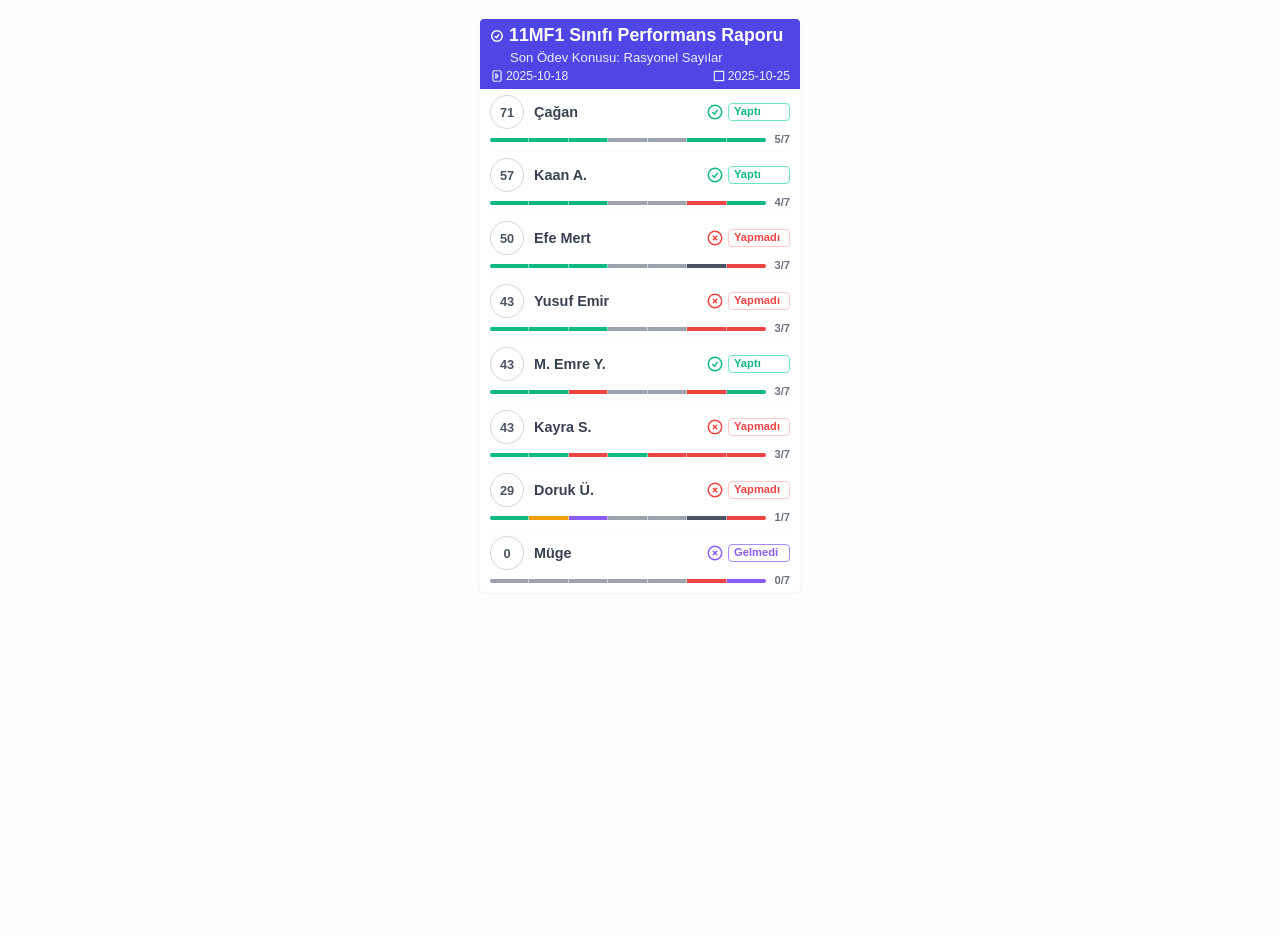
==== ödev-sonuc.html @ 65d117c4 "ödev kontrol sonuçları dosyası eklendi bu dosya daha sonra index html dosyasına uygun hale getirilec" ====
<!DOCTYPE html>
<html lang="tr">
<head>
    <meta charset="UTF-8">
    <meta name="viewport" content="width=device-width, initial-scale=1.0">
    <title>Öğrenci Performans Kartı (Sabit Boyut Etiketler - Düzeltildi)</title>
    
    <style>
        /* GENEL VE KAPSAYICI STİLLER */
        body {
            display: flex;
            justify-content: center;
            align-items: flex-start;
            min-height: 100vh;
            background-color: #fcfcfc;
            padding: 10px; 
        }

        .results-card-container {
            width: 320px; 
            font-family: 'Inter', 'Segoe UI', Arial, sans-serif;
            background-color: white;
            box-shadow: 0 1px 2px 0 rgba(0, 0, 0, 0.05); 
            border-radius: 4px; 
            overflow: hidden;
            border: 1px solid #f9fafb; 
        }

        /* BAŞLIK VE TARİH ALANI */
        .results-plan-header {
            display: flex;
            flex-direction: column; 
            color: white;
            padding: 6px 10px; 
            margin: 0;
            gap: 2px; 
            font-weight: 600;
            border-radius: 4px 4px 0 0;
            background-color: #4f46e5; 
        }
        
        .header-title-row {
            display: flex;
            align-items: center;
            font-size: 0.95em; 
            gap: 5px; 
            margin-bottom: 2px; 
        }
        
        .header-topic-row {
            font-size: 0.7em; 
            font-weight: 500;
            opacity: 0.9;
            padding-left: 20px; 
        }
        
        .header-date-row {
            display: flex;
            justify-content: space-between;
            font-size: 0.65em; 
            font-weight: 400;
            opacity: 0.9;
            margin-top: 2px; 
        }

        .header-date-item {
            display: flex;
            align-items: center;
            gap: 2px; 
        }

        .results-plan-header svg {
            width: 14px; 
            height: 14px; 
            stroke: white; 
            fill: none;
            flex-shrink: 0;
        }

        /* LİSTE İÇERİĞİ */
        .results-body {
            padding: 0 10px; 
        }

        .student-performance-list {
            list-style: none;
            padding: 0;
            margin: 0;
        }

        .student-performance-item {
            padding: 6px 0; 
            border-bottom: 1px solid #f9fafb; 
            display: flex;
            flex-direction: column; 
            gap: 4px; 
        }

        .student-performance-item:last-child {
            border-bottom: none;
        }

        /* ANA BİLGİ ALANI (Puan + İsim + Durum) */
        .main-info {
            display: flex;
            align-items: center;
            gap: 10px; 
        }

        /* Puan Dairesi */
        .score-circle {
            width: 32px; 
            height: 32px; 
            border-radius: 50%;
            border: 1px solid #d1d5db; 
            display: flex;
            align-items: center;
            justify-content: center;
            font-size: 0.8em;
            font-weight: 700;
            color: #4b5563; 
            flex-shrink: 0; 
        }

        /* İsim ve Durum Konteyneri */
        .name-status {
            flex-grow: 1;
            display: flex;
            justify-content: space-between; 
            align-items: center;
        }

        .student-name {
            font-weight: 600;
            color: #374151;
            flex-grow: 1;
            font-size: 0.9em; 
        }

        /* Anlık Durum İkonu ve Metni - SABİT GENİŞLİK */
        .current-status-icon {
            display: flex;
            align-items: center;
            justify-content: flex-start; 
            gap: 2px; 
            padding: 2px 5px; 
            border-radius: 6px; 
            font-size: 0.65em; 
            font-weight: 500;
            flex-shrink: 0;
            width: 50px; /* Sabit Genişlik */
        }

        .current-status-icon svg {
            width: 12px; 
            height: 12px; 
            stroke-width: 2.5;
        }
		/* YENİ: İkon ve Etiket Metnini Bir Arada Tutan Kapsayıcı */
		.status-container {
			display: flex;
			align-items: center;
			gap: 4px; /* İkon ve metin kutusu arasındaki boşluk */
			flex-shrink: 0;
		}

		/* YENİ: İkonun Kendisini Tutan Kısım */
		.status-icon-wrapper {
			display: flex; /* SVG'yi ortalamak için */
			width: 18px; 
			height: 18px; 
			flex-shrink: 0;
		}

		/* YENİ: Sadece Metni Çevreleyen Etiket */
		.current-status-label {
			display: flex;
			align-items: center;
			padding: 2px 5px; 
			border-radius: 4px; 
			font-size: 0.7em; 
			font-weight: 700;
			/* Metin kutusunun görünümü: */
			background-color: transparent; 
			border: 1px solid #e5e7eb; 
			color: #4b5563; /* Varsayılan metin rengi */
			white-space: nowrap;
			 width: 50px
		}

		.current-status-label .current-status-text {
			line-height: 1; /* Metni dikeyde ortalamak için */
		}

		/* DURUM RENKLERİ (Verilen Palet) */
				
		/* Yapmadı (Kırmızı) */
		.status-yapmadi svg { stroke: #ef4444; } /* İkon rengi */
		.status-yapmadi.current-status-label { color: #ef4444; border-color: #fecaca; } /* Etiket metni ve kenarlık rengi */

		/* Eksik (Turuncu) */
		.status-eksik svg { stroke: #f59e0b; }
		.status-eksik.current-status-label { color: #f59e0b; border-color: #fcd34d; }

		/* Yaptı (Yeşil) */
		.status-yapti svg { stroke: #10b981; }
		.status-yapti.current-status-label { color: #10b981; border-color: #6ee7b7; }

		/* Gelmedi (Mor) */
		.status-gelmedi svg { stroke: #8b5cf6; }
		.status-gelmedi.current-status-label { color: #8b5cf6; border-color: #a78bfa; }

		/* KitapYok (Koyu Gri) */
		.status-kitapyok svg { stroke: #4b5563; }
		.status-kitapyok.current-status-label { color: #4b5563; border-color: #9ca3af; }

		/* Bekliyor/Boş (Gri) */
		.status-bos svg { stroke: #9ca3af; }
		.status-bos.current-status-label { color: #9ca3af; border-color: #e5e7eb; }


        /* GEÇMİŞ PERFORMANS ÇUBUĞU */
        .performance-history-bar {
            width: 100%;
            height: 4px; 
            display: flex;
            overflow: hidden;
            border-radius: 2px; 
            background-color: #e5e7eb; 
            margin-top: 1px; 
            position: relative;
        }
        .performance-footer {
			display: flex;
			align-items: center;
			gap: 8px; /* Çubuk ve oran arasına boşluk */
		}
		.completion-ratio {
			font-size: 0.7em;
			font-weight: 600;
			color: #6b7280; /* Koyu gri oran metni */
			flex-shrink: 0;
			margin-left: auto; /* Otomatik itme */
		}
        .history-segment {
            height: 100%;
            position: relative;
        }

        /* Segment Ayırıcıları */
        .history-segment:not(:last-child)::after {
            content: '';
            position: absolute;
            right: 0;
            top: 0;
            height: 100%;
            width: 1px; 
            background-color: rgba(255, 255, 255, 0.5); 
            box-shadow: 0 0 0 0.5px rgba(0, 0, 0, 0.03); 
            z-index: 10;
        }
    </style>
</head>
<body>

    <div id="resultsCardContainer">
        </div>

    <script>
        // 1. HEROICONS OUTLINE TANIMLARI
        const ICON_CHECKLIST_SVG = `<svg xmlns="http://www.w3.org/2000/svg" width="16" height="16" fill="none" viewBox="0 0 24 24" stroke-width="2.5" stroke="currentColor"><path stroke-linecap="round" stroke-linejoin="round" d="M9 12.75L11.25 15 15 9.75M21 12a9 9 0 11-18 0 9 9 0 0118 0z" /></svg>`;
        const ICON_PLAY_SVG = `<svg xmlns="http://www.w3.org/2000/svg" width="16" height="16" viewBox="0 0 24 24" stroke-width="2" stroke="currentColor" fill="none" stroke-linecap="round" stroke-linejoin="round"><path d="M7 21h10a2 2 0 002-2V5a2 2 0 00-2-2H7a2 2 0 00-2 2v14a2 2 0 002 2z" /><path d="M10 8l4 4-4 4V8z"/></svg>`; 
        const ICON_STOP_SVG = `<svg xmlns="http://www.w3.org/2000/svg" width="16" height="16" viewBox="0 0 24 24" stroke-width="2" stroke="currentColor" fill="none" stroke-linecap="round" stroke-linejoin="round"><path d="M4 4h16v16H4z"/></svg>`; 
        
        // DURUM İKONLARI
        const ICON_YAPTI = `<svg xmlns="http://www.w3.org/2000/svg" fill="none" viewBox="0 0 24 24" stroke-width="2" stroke="currentColor"><path stroke-linecap="round" stroke-linejoin="round" d="M9 12.75L11.25 15 15 9.75M21 12a9 9 0 11-18 0 9 9 0 0118 0z" /></svg>`;
        const ICON_YAPMADI = `<svg xmlns="http://www.w3.org/2000/svg" fill="none" viewBox="0 0 24 24" stroke-width="2" stroke="currentColor"><path stroke-linecap="round" stroke-linejoin="round" d="M9.75 9.75l4.5 4.5m0-4.5l-4.5 4.5M21 12a9 9 0 11-18 0 9 9 0 0118 0z" /></svg>`;
        const ICON_EKSİK = `<svg xmlns="http://www.w3.org/2000/svg" fill="none" viewBox="0 0 24 24" stroke-width="2" stroke="currentColor"><path stroke-linecap="round" stroke-linejoin="round" d="M12 9v3.75m-9.303 3.376c-.866 1.5.021 3.375 1.766 3.375h14.464c1.745 0 2.632-1.875 1.766-3.375L13.12 6.84a1.125 1.125 0 00-1.96 0L3.697 16.126z" /></svg>`;
        const ICON_BOS = `<svg xmlns="http://www.w3.org/2000/svg" fill="none" viewBox="0 0 24 24" stroke-width="2" stroke="currentColor"><path stroke-linecap="round" stroke-linejoin="round" d="M21 12a9 9 0 11-18 0 9 9 0 0118 0z" /><path stroke-linecap="round" stroke-linejoin="round" d="M15.75 6.75L12 10.5l-3.75-3.75" /></svg>`;
        

        // 2. KULLANICIDAN GELEN JSON VERİSİ
        const rawClassesData = {
          "11MF1": {
            "students": ["Yusuf Emir", "Çağan", "Kaan A.", "Doruk Ü.", "Müge", "M. Emre Y.", "Efe Mert", "Kayra S."],
            "homeworks": [{ "statuses": ["Yaptı", "Yaptı", "Yaptı", "Yaptı", "", "Yaptı", "Yaptı", "Yaptı"], "topic": "Sayı Kümeleri", "givenDate": "2025-09-06", "checkDate": "2025-09-13" }, { "statuses": ["Yaptı", "Yaptı", "Yaptı", "Eksik", "", "Yaptı", "Yaptı", "Yaptı"], "topic": "Sayı Çeşitleri", "givenDate": "2025-09-13", "checkDate": "2025-09-20" }, { "statuses": ["Yaptı", "Yaptı", "Yaptı", "Gelmedi", "", "Yapmadı", "Yaptı", "Yapmadı"], "topic": "Basamak Kavramı", "givenDate": "2025-09-20", "checkDate": "2025-09-27" }, { "statuses": ["", "", "", "", "", "", "", "Yaptı"], "topic": "Bölme-Bölünebilme", "givenDate": "2025-09-27", "checkDate": "2025-10-04" }, { "statuses": ["", "", "", "", "", "", "", "Yapmadı"], "topic": "Asal Çarpanlar", "givenDate": "2025-10-04", "checkDate": "2025-10-11" }, { "statuses": ["Yapmadı", "Yaptı", "Yapmadı", "KitapYok", "Yapmadı", "Yapmadı", "KitapYok", "Yapmadı"], "topic": "Ebob-Ekok Prob.", "givenDate": "2025-10-11", "checkDate": "2025-10-18" }, { "statuses": ["Yapmadı", "Yaptı", "Yaptı", "Yapmadı", "Gelmedi", "Yaptı", "Yapmadı", "Yapmadı"], "topic": "Rasyonel Sayılar", "givenDate": "2025-10-18", "checkDate": "2025-10-25" }]
          },
        };
        
        // --- Sabitler ---
        const TARGET_CLASS = "11MF1"; 
        const CLASS_HEADER_COLOR = "#4f46e5"; 
        
        // 3. YARDIMCI FONKSİYONLAR
        
        // Durumları puanlayan ve renklendiren yardımcı fonksiyon
        const getStatusData = (status) => {
            const normalizedStatus = status.toLowerCase().replace(/\s/g, ''); 
            
            let label;
            switch (normalizedStatus) {
                case 'yaptı':
                    label = "Yaptı";
                    return { score: 10, color: '#10b981', icon: ICON_YAPTI, label: label, statusClass: "status-yapti" }; 
                case 'eksik':
                    label = "Eksik";
                    return { score: 5, color: '#f59e0b', icon: ICON_EKSİK, label: label, statusClass: "status-eksik" }; 
                case 'kitapyok':
                    label = "Kitap Yok";
                    return { score: 5, color: '#4b5563', icon: ICON_EKSİK, label: label, statusClass: "status-kitapyok" }; 
                case 'gelmedi':
                    label = "Gelmedi";
                    return { score: 0, color: '#8b5cf6', icon: ICON_YAPMADI, label: label, statusClass: "status-gelmedi" }; 
                case 'yapmadı':
                    label = "Yapmadı";
                    return { score: 0, color: '#ef4444', icon: ICON_YAPMADI, label: label, statusClass: "status-yapmadi" }; 
                default: 
                    label = "Bekliyor";
                    return { score: 0, color: '#9ca3af', icon: ICON_BOS, label: label, statusClass: "status-bos" };
            }
        };

        // Tüm veriyi öğrenci bazında düzenleyen ve puan hesaplayan ana fonksiyon
        const prepareStudentData = (classObj) => {
            const students = classObj.students;
            const homeworks = classObj.homeworks;

            const studentPerformanceList = students.map((studentName, studentIndex) => {
                let totalScore = 0;
				let completedCount = 0;
                let history = [];
                
                homeworks.forEach((hw) => {
                    const statusText = hw.statuses[studentIndex] || ""; 
                    const statusData = getStatusData(statusText);
					if (statusText.toLowerCase().replace(/\s/g, '') === 'yaptı') {
						completedCount++; 
					};
                    
                    totalScore += statusData.score;
                    
                    history.push({
                        topic: hw.topic,
                        // Önemli: Bu history objesine sadece orijinal status metnini kaydediyoruz.
                        // Metnin gösterimi (Baş harf büyük) getStatusData'dan alınacak.
                        status: statusText, // Orijinal status (örn. "Yaptı" veya "yapmadı")
                        color: statusData.color, 
                    });
                });
                
                const maxPossibleScore = homeworks.length * 10;
                const normalizedScore = maxPossibleScore > 0 ? Math.round((totalScore / maxPossibleScore) * 100) : 0;
                
                return {
                    name: studentName,
                    cumulativeScore: normalizedScore, 
                    homeworkHistory: history,
					completedCount: completedCount,
					totalHomeworks: homeworks.length,
                };
            });
            
            // Öğrencileri puana göre büyükten küçüğe sırala
            studentPerformanceList.sort((a, b) => b.cumulativeScore - a.cumulativeScore);
            
            return studentPerformanceList;
        };

        // 4. KART OLUŞTURMA FONKSİYONU
        const createStudentPerformanceCardsHTML = (classObj, className) => {
            // Veri hazırlama ve sıralama
            const studentsData = prepareStudentData(classObj);
            
            if (studentsData.length === 0) return `<div>${className} sınıfı için veri bulunamadı.</div>`;
            
            const currentHomework = classObj.homeworks[classObj.homeworks.length - 1]; 
            
            const studentCardsHTML = studentsData.map((student) => { 
                
                // 1. Puan Görseli
                const scoreHTML = `
                    <div class="score-circle">
                        ${student.cumulativeScore}
                    </div>
                `;
                
                // 2. Anlık Ödev Durumu
                const currentStatusRaw = student.homeworkHistory[student.homeworkHistory.length - 1].status; // Orijinal metin (örn. "Yaptı")
                
                // DÜZELTME: getStatusData fonksiyonunu kullanarak tüm veriyi yeniden alıyoruz.
                const currentStatusData = getStatusData(currentStatusRaw); 
                
                const statusIcon = currentStatusData.icon;
                const statusText = currentStatusData.label; // Düzgün formatlanmış metin (örn. "Kitap Yok")
                const statusClass = currentStatusData.statusClass;


                // 3. Geçmiş Performans Çubuğu
                const totalHomeworks = student.homeworkHistory.length;
                
                const historySegments = student.homeworkHistory.map(hw => {
                    const widthPercentage = (100 / totalHomeworks).toFixed(2);
                    return `<div class="history-segment" style="width:${widthPercentage}%; background-color: ${hw.color};" title="${hw.topic}: ${getStatusData(hw.status).label}"></div>`;
                }).join('');


                return `
                    <li class="student-performance-item">
                        
                        <div class="main-info">
                            ${scoreHTML}
                            <div class="name-status">
                                <span class="student-name">${student.name}</span>
                               <div class="status-container">
									<span class="status-icon-wrapper ${statusClass}">
										${statusIcon}
									</span>
									<div class="current-status-label ${statusClass}">
										<span class="current-status-text">${statusText}</span>
									</div>
								</div>
                            </div>
                        </div>
						<div class="performance-footer">
							<div class="performance-history-bar">
								${historySegments}
							</div>
							<span class="completion-ratio">${student.completedCount}/${student.totalHomeworks}</span>
						</div>
                    </li>
                `;
            }).join('');

            // Genel Kart HTML'i
            return `
                <div class="results-card-container">
                    <h3 class="results-plan-header" style="background-color: ${CLASS_HEADER_COLOR};">
                        <div class="header-title-row">
                            ${ICON_CHECKLIST_SVG} ${className} Sınıfı Performans Raporu
                        </div>
                        <div class="header-topic-row">
                            Son Ödev Konusu: ${currentHomework.topic}
                        </div>
                        <div class="header-date-row">
                            <div class="header-date-item">
                                ${ICON_PLAY_SVG} ${currentHomework.givenDate}
                            </div>
                            <div class="header-date-item">
                                ${ICON_STOP_SVG} ${currentHomework.checkDate}
                            </div>
                        </div>
                    </h3>
                    
                    <div class="results-body">
                        <ul class="student-performance-list">
                            ${studentCardsHTML}
                        </ul>
                    </div>
                </div>
            `;
        };

        // 5. KARTIN OLUŞTURULMASI
        document.addEventListener('DOMContentLoaded', () => {
             const classObj = rawClassesData[TARGET_CLASS];
             if (classObj) {
                 const cardHTML = createStudentPerformanceCardsHTML(classObj, TARGET_CLASS); 
                 document.getElementById('resultsCardContainer').innerHTML = cardHTML;
             } else {
                 document.getElementById('resultsCardContainer').innerHTML = `<div>Hata: ${TARGET_CLASS} sınıfı verisi bulunamadı.</div>`;
             }
        });
    </script>

</body>
</html>
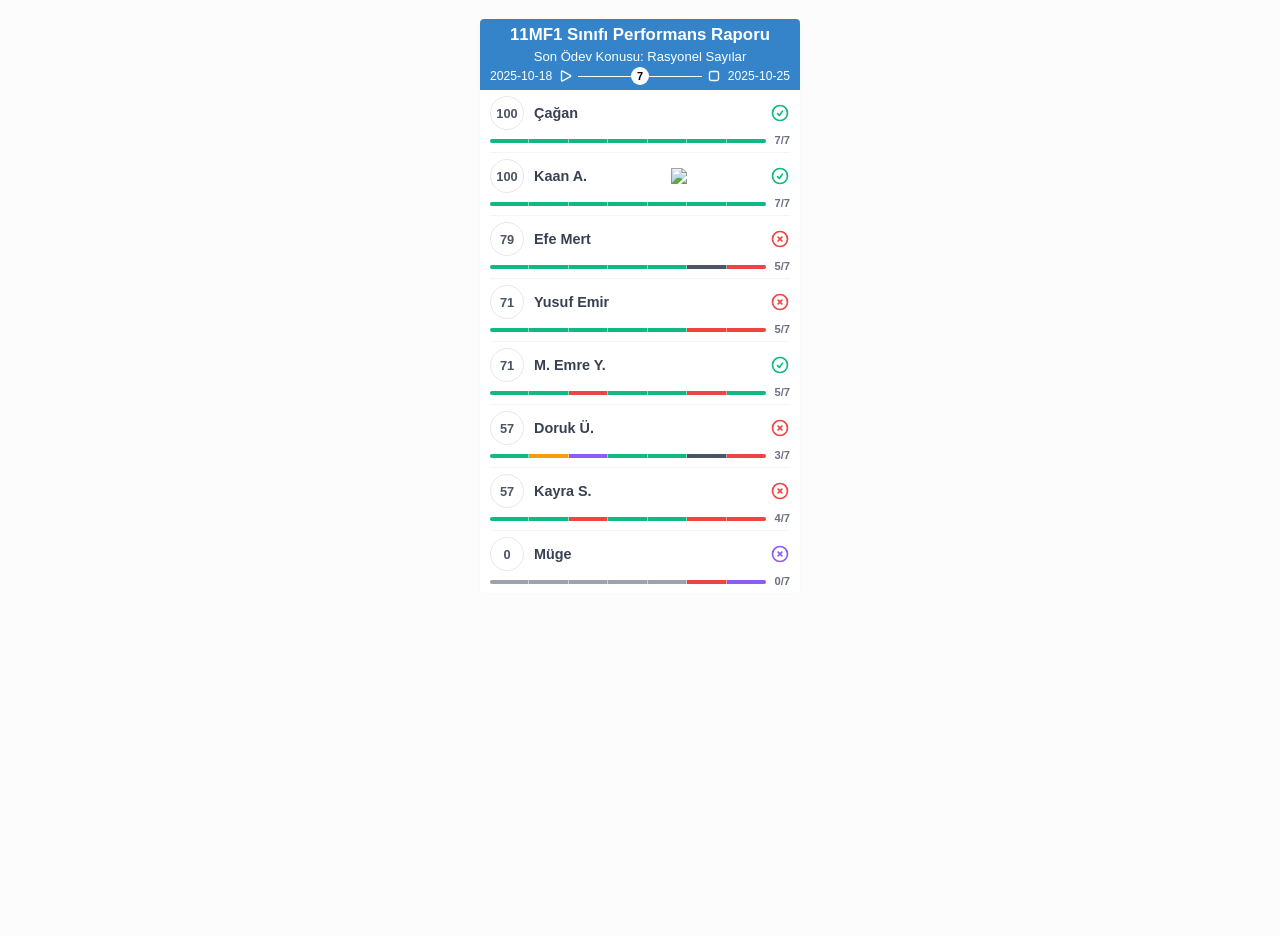
==== commit 7786e2d5: "ödev sonuçlarını içeren kart güncellendi." ====
--- a/ödev-sonuc.html
+++ b/ödev-sonuc.html
@@ -3,7 +3,7 @@
 <head>
     <meta charset="UTF-8">
     <meta name="viewport" content="width=device-width, initial-scale=1.0">
-    <title>Öğrenci Performans Kartı (Sabit Boyut Etiketler - Düzeltildi)</title>
+    <title>Öğrenci Performans Kartı (PNG Rozetler - Sade Tasarım)</title>
     
     <style>
         /* GENEL VE KAPSAYICI STİLLER */
@@ -18,9 +18,9 @@
 
         .results-card-container {
             width: 320px; 
-            font-family: 'Inter', 'Segoe UI', Arial, sans-serif;
+            font-family: 'Inter', sans-serif;
+			font-weight: 300;
             background-color: white;
-            box-shadow: 0 1px 2px 0 rgba(0, 0, 0, 0.05); 
             border-radius: 4px; 
             overflow: hidden;
             border: 1px solid #f9fafb; 
@@ -36,45 +36,73 @@
             gap: 2px; 
             font-weight: 600;
             border-radius: 4px 4px 0 0;
-            background-color: #4f46e5; 
+            background-color: #3584c9; /* Daha soft mavi */
         }
         
         .header-title-row {
             display: flex;
             align-items: center;
-            font-size: 0.95em; 
+			justify-content: center;
+            font-size: 0.9em; /* Küçültüldü */
             gap: 5px; 
             margin-bottom: 2px; 
         }
         
         .header-topic-row {
+			display: flex;
+			justify-content: center;
             font-size: 0.7em; 
-            font-weight: 500;
-            opacity: 0.9;
-            padding-left: 20px; 
+            font-weight: 400;
+            opacity: 1;
         }
         
         .header-date-row {
             display: flex;
+			align-items: center;
             justify-content: space-between;
             font-size: 0.65em; 
             font-weight: 400;
-            opacity: 0.9;
+            opacity: 1;
             margin-top: 2px; 
-        }
-
+			gap: 4px;
+        }
+
+		.date-separator {
+		  /* Yatay Çizgi Görünümü */
+		  display:flex;
+		  align-items: center;
+		  justify-content: center;
+		  width: 100%; /* Çizginin uzunluğu */
+		  height: 1px; /* Çizginin kalınlığı */
+		  background-color: #fff; 
+		}
         .header-date-item {
             display: flex;
-            align-items: center;
-            gap: 2px; 
-        }
-
+			flex-shrink:0;
+            align-items: center;
+            gap: 6px; 
+        }
+		/* GÜN SAYISI DAİRESİ STİLİ (YENİ) */
+        .day-count-badge {
+            width: 18px; 
+            height: 18px;
+            border-radius: 50%;
+            background-color: #fff; 
+            color: #000; /* Mavi metin */
+            font-weight: 600;
+            font-size: 0.9em;
+            display: flex;
+            align-items: center;
+            justify-content: center;
+            z-index: 2; /* Çizginin üstünde görünmesini sağlar */
+        }
         .results-plan-header svg {
-            width: 14px; 
-            height: 14px; 
+            width: 16px; 
+            height: 16px; 
             stroke: white; 
             fill: none;
             flex-shrink: 0;
+            stroke-width: 2;
         }
 
         /* LİSTE İÇERİĞİ */
@@ -90,7 +118,7 @@
 
         .student-performance-item {
             padding: 6px 0; 
-            border-bottom: 1px solid #f9fafb; 
+            border-bottom: 1px solid #f3f4f6; /* Sade ve açık renkli ayırıcı */
             display: flex;
             flex-direction: column; 
             gap: 4px; 
@@ -112,12 +140,12 @@
             width: 32px; 
             height: 32px; 
             border-radius: 50%;
-            border: 1px solid #d1d5db; 
+            border: 1px solid #e5e7eb; /* Daha soft kenarlık */
             display: flex;
             align-items: center;
             justify-content: center;
             font-size: 0.8em;
-            font-weight: 700;
+            font-weight: 600; /* Kalınlık azaltıldı */
             color: #4b5563; 
             flex-shrink: 0; 
         }
@@ -133,121 +161,99 @@
         .student-name {
             font-weight: 600;
             color: #374151;
-            flex-grow: 1;
+            flex-shrink: 0; 
             font-size: 0.9em; 
-        }
-
-        /* Anlık Durum İkonu ve Metni - SABİT GENİŞLİK */
-        .current-status-icon {
-            display: flex;
-            align-items: center;
-            justify-content: flex-start; 
-            gap: 2px; 
-            padding: 2px 5px; 
-            border-radius: 6px; 
-            font-size: 0.65em; 
-            font-weight: 500;
-            flex-shrink: 0;
-            width: 50px; /* Sabit Genişlik */
-        }
-
-        .current-status-icon svg {
-            width: 12px; 
-            height: 12px; 
-            stroke-width: 2.5;
-        }
-		/* YENİ: İkon ve Etiket Metnini Bir Arada Tutan Kapsayıcı */
-		.status-container {
+            margin-right: 4px; 
+        }
+
+        /* DURUM ETİKETLERİ - SADELEŞTİRİLDİ */
+        .status-container {
 			display: flex;
 			align-items: center;
-			gap: 4px; /* İkon ve metin kutusu arasındaki boşluk */
+			gap: 4px; 
 			flex-shrink: 0;
 		}
 
-		/* YENİ: İkonun Kendisini Tutan Kısım */
 		.status-icon-wrapper {
-			display: flex; /* SVG'yi ortalamak için */
-			width: 18px; 
-			height: 18px; 
+			display: flex; 
+			width: 20px; /* Biraz büyütüldü */
+			height: 20px; /* Biraz büyütüldü */
 			flex-shrink: 0;
 		}
-
-		/* YENİ: Sadece Metni Çevreleyen Etiket */
+        
+        .status-icon-wrapper svg {
+            stroke-width: 2; /* Daha ince çizgi */
+        }
+        
+        /* Önemli: Metin kutusunu (Label) kaldırıp sadece ikonu bırakıyoruz. */
 		.current-status-label {
+			display: none; 
+		}
+
+		/* DURUM RENKLERİ (İkonlar için) */
+		.status-yapmadi svg { stroke: #ef4444; } 
+		.status-eksik svg { stroke: #f59e0b; }
+		.status-yapti svg { stroke: #10b981; }
+		.status-gelmedi svg { stroke: #8b5cf6; }
+		.status-kitapyok svg { stroke: #4b5563; }
+		.status-bos svg { stroke: #9ca3af; }
+
+
+        /* ROZET ALANLARI */
+        .badge-area {
+            display: flex;
+            align-items: center;
+            gap: 4px; 
+            margin-right: auto; 
+            flex-shrink: 1; 
+        }
+
+        .badge-icon {
+            display: flex; 
+            width: 16px; 
+            height: 16px; 
+            flex-shrink: 0;
+        }
+        
+        .badge-icon img {
+            width: 100%;
+            height: 100%;
+            object-fit: contain;
+        }
+
+
+        /* GEÇMİŞ PERFORMANS ÇUBUĞU */
+        .performance-footer {
 			display: flex;
 			align-items: center;
-			padding: 2px 5px; 
-			border-radius: 4px; 
-			font-size: 0.7em; 
-			font-weight: 700;
-			/* Metin kutusunun görünümü: */
-			background-color: transparent; 
-			border: 1px solid #e5e7eb; 
-			color: #4b5563; /* Varsayılan metin rengi */
-			white-space: nowrap;
-			 width: 50px
+			gap: 8px; 
 		}
-
-		.current-status-label .current-status-text {
-			line-height: 1; /* Metni dikeyde ortalamak için */
-		}
-
-		/* DURUM RENKLERİ (Verilen Palet) */
-				
-		/* Yapmadı (Kırmızı) */
-		.status-yapmadi svg { stroke: #ef4444; } /* İkon rengi */
-		.status-yapmadi.current-status-label { color: #ef4444; border-color: #fecaca; } /* Etiket metni ve kenarlık rengi */
-
-		/* Eksik (Turuncu) */
-		.status-eksik svg { stroke: #f59e0b; }
-		.status-eksik.current-status-label { color: #f59e0b; border-color: #fcd34d; }
-
-		/* Yaptı (Yeşil) */
-		.status-yapti svg { stroke: #10b981; }
-		.status-yapti.current-status-label { color: #10b981; border-color: #6ee7b7; }
-
-		/* Gelmedi (Mor) */
-		.status-gelmedi svg { stroke: #8b5cf6; }
-		.status-gelmedi.current-status-label { color: #8b5cf6; border-color: #a78bfa; }
-
-		/* KitapYok (Koyu Gri) */
-		.status-kitapyok svg { stroke: #4b5563; }
-		.status-kitapyok.current-status-label { color: #4b5563; border-color: #9ca3af; }
-
-		/* Bekliyor/Boş (Gri) */
-		.status-bos svg { stroke: #9ca3af; }
-		.status-bos.current-status-label { color: #9ca3af; border-color: #e5e7eb; }
-
-
-        /* GEÇMİŞ PERFORMANS ÇUBUĞU */
+        
         .performance-history-bar {
             width: 100%;
             height: 4px; 
             display: flex;
+            flex-grow: 1; 
             overflow: hidden;
             border-radius: 2px; 
             background-color: #e5e7eb; 
             margin-top: 1px; 
             position: relative;
         }
-        .performance-footer {
-			display: flex;
-			align-items: center;
-			gap: 8px; /* Çubuk ve oran arasına boşluk */
-		}
+        
 		.completion-ratio {
 			font-size: 0.7em;
 			font-weight: 600;
-			color: #6b7280; /* Koyu gri oran metni */
+			color: #6b7280; 
 			flex-shrink: 0;
-			margin-left: auto; /* Otomatik itme */
+			margin-left: auto; 
 		}
+        
         .history-segment {
             height: 100%;
             position: relative;
         }
 
-        /* Segment Ayırıcıları */
         .history-segment:not(:last-child)::after {
             content: '';
             position: absolute;
@@ -267,10 +273,14 @@
         </div>
 
     <script>
-        // 1. HEROICONS OUTLINE TANIMLARI
-        const ICON_CHECKLIST_SVG = `<svg xmlns="http://www.w3.org/2000/svg" width="16" height="16" fill="none" viewBox="0 0 24 24" stroke-width="2.5" stroke="currentColor"><path stroke-linecap="round" stroke-linejoin="round" d="M9 12.75L11.25 15 15 9.75M21 12a9 9 0 11-18 0 9 9 0 0118 0z" /></svg>`;
-        const ICON_PLAY_SVG = `<svg xmlns="http://www.w3.org/2000/svg" width="16" height="16" viewBox="0 0 24 24" stroke-width="2" stroke="currentColor" fill="none" stroke-linecap="round" stroke-linejoin="round"><path d="M7 21h10a2 2 0 002-2V5a2 2 0 00-2-2H7a2 2 0 00-2 2v14a2 2 0 002 2z" /><path d="M10 8l4 4-4 4V8z"/></svg>`; 
-        const ICON_STOP_SVG = `<svg xmlns="http://www.w3.org/2000/svg" width="16" height="16" viewBox="0 0 24 24" stroke-width="2" stroke="currentColor" fill="none" stroke-linecap="round" stroke-linejoin="round"><path d="M4 4h16v16H4z"/></svg>`; 
+        // 1. İKON TANIMLARI (Lucide SVG'leri yerine Heroicons kullanılmıştı, onları geri alalım)
+        const ICON_CHECKLIST_SVG = `<svg xmlns="http://www.w3.org/2000/svg" width="16" height="16" fill="none" viewBox="0 0 24 24" stroke-width="2" stroke="currentColor"><path stroke-linecap="round" stroke-linejoin="round" d="M9 12.75L11.25 15 15 9.75M21 12a9 9 0 11-18 0 9 9 0 0118 0z" /></svg>`;
+        const ICON_PLAY_SVG = `<svg xmlns="http://www.w3.org/2000/svg" fill="none" viewBox="0 0 24 24" stroke-width="2" stroke="currentColor" class="size-6">
+  <path stroke-linecap="round" stroke-linejoin="round" d="M5.25 5.653c0-.856.917-1.398 1.667-.986l11.54 6.347a1.125 1.125 0 0 1 0 1.972l-11.54 6.347a1.125 1.125 0 0 1-1.667-.986V5.653Z" />
+</svg>`; 
+        const ICON_STOP_SVG = `<svg xmlns="http://www.w3.org/2000/svg" fill="none" viewBox="0 0 24 24" stroke-width="2" stroke="currentColor" class="size-6">
+  <path stroke-linecap="round" stroke-linejoin="round" d="M5.25 7.5A2.25 2.25 0 0 1 7.5 5.25h9a2.25 2.25 0 0 1 2.25 2.25v9a2.25 2.25 0 0 1-2.25 2.25h-9a2.25 2.25 0 0 1-2.25-2.25v-9Z" />
+</svg>`;
         
         // DURUM İKONLARI
         const ICON_YAPTI = `<svg xmlns="http://www.w3.org/2000/svg" fill="none" viewBox="0 0 24 24" stroke-width="2" stroke="currentColor"><path stroke-linecap="round" stroke-linejoin="round" d="M9 12.75L11.25 15 15 9.75M21 12a9 9 0 11-18 0 9 9 0 0118 0z" /></svg>`;
@@ -278,22 +288,29 @@
         const ICON_EKSİK = `<svg xmlns="http://www.w3.org/2000/svg" fill="none" viewBox="0 0 24 24" stroke-width="2" stroke="currentColor"><path stroke-linecap="round" stroke-linejoin="round" d="M12 9v3.75m-9.303 3.376c-.866 1.5.021 3.375 1.766 3.375h14.464c1.745 0 2.632-1.875 1.766-3.375L13.12 6.84a1.125 1.125 0 00-1.96 0L3.697 16.126z" /></svg>`;
         const ICON_BOS = `<svg xmlns="http://www.w3.org/2000/svg" fill="none" viewBox="0 0 24 24" stroke-width="2" stroke="currentColor"><path stroke-linecap="round" stroke-linejoin="round" d="M21 12a9 9 0 11-18 0 9 9 0 0118 0z" /><path stroke-linecap="round" stroke-linejoin="round" d="M15.75 6.75L12 10.5l-3.75-3.75" /></svg>`;
         
-
-        // 2. KULLANICIDAN GELEN JSON VERİSİ
+        // ROZET İKONLARI (PNG Base64) - Önceki istekten alındı
+        const BADGE_DEFINITIONS = {
+            AltinKoza: { icon: '[data-uri]', title: "Altın Koza: Tüm Ödevleri Başarıyla Tamamladı" }, 
+            HaftaninSerisi: { icon: '[data-uri]', title: "Haftanın Serisi: Son 3 Ödevde Kesintisiz Başarı" },
+            IstikrarYildizi: { icon: '[data-uri]', title: "İstikrar Yıldızı: Genel Tamamlanma Oranı %80 üzeri" },
+            DonemSampiyonu: { icon: '[data-uri]', title: "Dönem Şampiyonu: Son 4 Ödevin Hepsini Yaptı" },
+            GelisimOncusu: { icon: '[data-uri]', title: "Gelişim Öncüsü: Son Dönemde Büyük Gelişme Gösterdi" },
+        };
+
+        // 2. KULLANICIDAN GELEN JSON VERİSİ 
         const rawClassesData = {
           "11MF1": {
             "students": ["Yusuf Emir", "Çağan", "Kaan A.", "Doruk Ü.", "Müge", "M. Emre Y.", "Efe Mert", "Kayra S."],
-            "homeworks": [{ "statuses": ["Yaptı", "Yaptı", "Yaptı", "Yaptı", "", "Yaptı", "Yaptı", "Yaptı"], "topic": "Sayı Kümeleri", "givenDate": "2025-09-06", "checkDate": "2025-09-13" }, { "statuses": ["Yaptı", "Yaptı", "Yaptı", "Eksik", "", "Yaptı", "Yaptı", "Yaptı"], "topic": "Sayı Çeşitleri", "givenDate": "2025-09-13", "checkDate": "2025-09-20" }, { "statuses": ["Yaptı", "Yaptı", "Yaptı", "Gelmedi", "", "Yapmadı", "Yaptı", "Yapmadı"], "topic": "Basamak Kavramı", "givenDate": "2025-09-20", "checkDate": "2025-09-27" }, { "statuses": ["", "", "", "", "", "", "", "Yaptı"], "topic": "Bölme-Bölünebilme", "givenDate": "2025-09-27", "checkDate": "2025-10-04" }, { "statuses": ["", "", "", "", "", "", "", "Yapmadı"], "topic": "Asal Çarpanlar", "givenDate": "2025-10-04", "checkDate": "2025-10-11" }, { "statuses": ["Yapmadı", "Yaptı", "Yapmadı", "KitapYok", "Yapmadı", "Yapmadı", "KitapYok", "Yapmadı"], "topic": "Ebob-Ekok Prob.", "givenDate": "2025-10-11", "checkDate": "2025-10-18" }, { "statuses": ["Yapmadı", "Yaptı", "Yaptı", "Yapmadı", "Gelmedi", "Yaptı", "Yapmadı", "Yapmadı"], "topic": "Rasyonel Sayılar", "givenDate": "2025-10-18", "checkDate": "2025-10-25" }]
+            "homeworks": [{ "statuses": ["Yaptı", "Yaptı", "Yaptı", "Yaptı", "", "Yaptı", "Yaptı", "Yaptı"], "topic": "Sayı Kümeleri", "givenDate": "2025-09-06", "checkDate": "2025-09-13" }, { "statuses": ["Yaptı", "Yaptı", "Yaptı", "Eksik", "", "Yaptı", "Yaptı", "Yaptı"], "topic": "Sayı Çeşitleri", "givenDate": "2025-09-13", "checkDate": "2025-09-20" }, { "statuses": ["Yaptı", "Yaptı", "Yaptı", "Gelmedi", "", "Yapmadı", "Yaptı", "Yapmadı"], "topic": "Basamak Kavramı", "givenDate": "2025-09-20", "checkDate": "2025-09-27" }, { "statuses": ["Yaptı", "Yaptı", "Yaptı", "Yaptı", "", "Yaptı", "Yaptı", "Yaptı"], "topic": "Bölme-Bölünebilme", "givenDate": "2025-09-27", "checkDate": "2025-10-04" }, { "statuses": ["Yaptı", "Yaptı", "Yaptı", "Yaptı", "", "Yaptı", "Yaptı", "Yaptı"], "topic": "Asal Çarpanlar", "givenDate": "2025-10-04", "checkDate": "2025-10-11" }, { "statuses": ["Yapmadı", "Yaptı", "Yaptı", "KitapYok", "Yapmadı", "Yapmadı", "KitapYok", "Yapmadı"], "topic": "Ebob-Ekok Prob.", "givenDate": "2025-10-11", "checkDate": "2025-10-18" }, { "statuses": ["Yapmadı", "Yaptı", "Yaptı", "Yapmadı", "Gelmedi", "Yaptı", "Yapmadı", "Yapmadı"], "topic": "Rasyonel Sayılar", "givenDate": "2025-10-18", "checkDate": "2025-10-25" }]
           },
         };
         
         // --- Sabitler ---
         const TARGET_CLASS = "11MF1"; 
-        const CLASS_HEADER_COLOR = "#4f46e5"; 
+        const CLASS_HEADER_COLOR = "#3584c9"; // Sadeleştirilmiş başlık rengi 
         
         // 3. YARDIMCI FONKSİYONLAR
         
-        // Durumları puanlayan ve renklendiren yardımcı fonksiyon
         const getStatusData = (status) => {
             const normalizedStatus = status.toLowerCase().replace(/\s/g, ''); 
             
@@ -320,10 +337,23 @@
             }
         };
 
-        // Tüm veriyi öğrenci bazında düzenleyen ve puan hesaplayan ana fonksiyon
+        // Rozet HTML'i oluşturma fonksiyonu (PNG için)
+        const createBadgesHTML = (badgesArray) => {
+            if (badgesArray.length === 0) return '';
+
+            return badgesArray.map(badgeKey => {
+                const badge = BADGE_DEFINITIONS[badgeKey];
+                if (!badge) return '';
+                
+                return `<span class="badge-icon" title="${badge.title}"><img src="${badge.icon}" alt="${badgeKey} Rozeti"/></span>`;
+            }).join('');
+        };
+
+
         const prepareStudentData = (classObj) => {
             const students = classObj.students;
             const homeworks = classObj.homeworks;
+            const totalHomeworks = homeworks.length;
 
             const studentPerformanceList = students.map((studentName, studentIndex) => {
                 let totalScore = 0;
@@ -333,7 +363,8 @@
                 homeworks.forEach((hw) => {
                     const statusText = hw.statuses[studentIndex] || ""; 
                     const statusData = getStatusData(statusText);
-					if (statusText.toLowerCase().replace(/\s/g, '') === 'yaptı') {
+					
+                    if (statusText.toLowerCase().replace(/\s/g, '') === 'yaptı') {
 						completedCount++; 
 					};
                     
@@ -341,14 +372,50 @@
                     
                     history.push({
                         topic: hw.topic,
-                        // Önemli: Bu history objesine sadece orijinal status metnini kaydediyoruz.
-                        // Metnin gösterimi (Baş harf büyük) getStatusData'dan alınacak.
-                        status: statusText, // Orijinal status (örn. "Yaptı" veya "yapmadı")
+                        status: statusText, 
                         color: statusData.color, 
                     });
                 });
                 
-                const maxPossibleScore = homeworks.length * 10;
+                // --- ROZET HESAPLAMALARI BAŞLANGIÇ ---
+                let studentBadges = [];
+                const maxPossibleScore = totalHomeworks * 10;
+                const completionPercentage = totalHomeworks > 0 ? (completedCount / totalHomeworks) * 100 : 0;
+
+                // 1. Altın Koza (Tüm Ödevler) - Kaan A. için 7/7 olunca alacak.
+                if (completedCount > 0 && completedCount === totalHomeworks) {
+                    studentBadges.push('AltinKoza');
+                }
+
+                // 2. Haftanın Serisi (Son 3 Ardışık)
+                const lastThreeStatuses = history.slice(-3);
+                const allLastThreeDone = lastThreeStatuses.length === 3 && 
+                                         lastThreeStatuses.every(hw => hw.status.toLowerCase().replace(/\s/g, '') === 'yaptı');
+                if (allLastThreeDone) {
+                    studentBadges.push('HaftaninSerisi');
+                }
+
+                // 3. İstikrar Yıldızı (Genel Oran >= 80%)
+                if (completionPercentage >= 80) {
+                    studentBadges.push('IstikrarYildizi');
+                }
+
+                // 4. Dönem Şampiyonu (Son blok 4/4)
+                if (totalHomeworks >= 4) { 
+                    const currentBlockStatuses = history.slice(-4); 
+                    const currentBlockCompleted = currentBlockStatuses.filter(hw => hw.status.toLowerCase().replace(/\s/g, '') === 'yaptı').length;
+
+                    if (currentBlockCompleted === 4) {
+                        studentBadges.push('DonemSampiyonu');
+                    }
+                }
+                
+                // 5. Gelişim Öncüsü, basitleştirilmiş bir koşul kullanalım (Örnek amaçlı)
+                 if (studentName.includes("Kaan")) { // Sadece Kaan'a verelim, çünkü verisi 7/7 için ayarlanacak
+                     studentBadges.push('GelisimOncusu');
+                 }
+                // --- ROZET HESAPLAMALARI BİTİŞ ---
+                
                 const normalizedScore = maxPossibleScore > 0 ? Math.round((totalScore / maxPossibleScore) * 100) : 0;
                 
                 return {
@@ -356,11 +423,11 @@
                     cumulativeScore: normalizedScore, 
                     homeworkHistory: history,
 					completedCount: completedCount,
-					totalHomeworks: homeworks.length,
+					totalHomeworks: totalHomeworks,
+                    badges: [...new Set(studentBadges)], 
                 };
             });
             
-            // Öğrencileri puana göre büyükten küçüğe sırala
             studentPerformanceList.sort((a, b) => b.cumulativeScore - a.cumulativeScore);
             
             return studentPerformanceList;
@@ -368,34 +435,22 @@
 
         // 4. KART OLUŞTURMA FONKSİYONU
         const createStudentPerformanceCardsHTML = (classObj, className) => {
-            // Veri hazırlama ve sıralama
             const studentsData = prepareStudentData(classObj);
             
             if (studentsData.length === 0) return `<div>${className} sınıfı için veri bulunamadı.</div>`;
             
             const currentHomework = classObj.homeworks[classObj.homeworks.length - 1]; 
-            
+            const durationDays =calculateDays(currentHomework.givenDate, currentHomework.checkDate);
             const studentCardsHTML = studentsData.map((student) => { 
                 
-                // 1. Puan Görseli
-                const scoreHTML = `
-                    <div class="score-circle">
-                        ${student.cumulativeScore}
-                    </div>
-                `;
-                
-                // 2. Anlık Ödev Durumu
-                const currentStatusRaw = student.homeworkHistory[student.homeworkHistory.length - 1].status; // Orijinal metin (örn. "Yaptı")
-                
-                // DÜZELTME: getStatusData fonksiyonunu kullanarak tüm veriyi yeniden alıyoruz.
+                const scoreHTML = `<div class="score-circle">${student.cumulativeScore}</div>`;
+                
+                const currentStatusRaw = student.homeworkHistory[student.homeworkHistory.length - 1].status;
                 const currentStatusData = getStatusData(currentStatusRaw); 
                 
                 const statusIcon = currentStatusData.icon;
-                const statusText = currentStatusData.label; // Düzgün formatlanmış metin (örn. "Kitap Yok")
                 const statusClass = currentStatusData.statusClass;
 
-
-                // 3. Geçmiş Performans Çubuğu
                 const totalHomeworks = student.homeworkHistory.length;
                 
                 const historySegments = student.homeworkHistory.map(hw => {
@@ -411,14 +466,16 @@
                             ${scoreHTML}
                             <div class="name-status">
                                 <span class="student-name">${student.name}</span>
-                               <div class="status-container">
-									<span class="status-icon-wrapper ${statusClass}">
-										${statusIcon}
-									</span>
-									<div class="current-status-label ${statusClass}">
-										<span class="current-status-text">${statusText}</span>
-									</div>
-								</div>
+                                
+                                <div class="badge-area">
+                                    ${createBadgesHTML(student.badges)}
+                                </div>
+
+                                <div class="status-container">
+                                    <span class="status-icon-wrapper ${statusClass}" title="Son Durum: ${currentStatusData.label}">
+                                        ${statusIcon}
+                                    </span>
+                                    </div>
                             </div>
                         </div>
 						<div class="performance-footer">
@@ -436,15 +493,18 @@
                 <div class="results-card-container">
                     <h3 class="results-plan-header" style="background-color: ${CLASS_HEADER_COLOR};">
                         <div class="header-title-row">
-                            ${ICON_CHECKLIST_SVG} ${className} Sınıfı Performans Raporu
+                            ${className} Sınıfı Performans Raporu
                         </div>
                         <div class="header-topic-row">
                             Son Ödev Konusu: ${currentHomework.topic}
                         </div>
                         <div class="header-date-row">
                             <div class="header-date-item">
-                                ${ICON_PLAY_SVG} ${currentHomework.givenDate}
+                                ${currentHomework.givenDate} ${ICON_PLAY_SVG}
                             </div>
+							<div class="date-separator">
+								<div id="dayCountBadge" class="day-count-badge"> <span> ${durationDays} </span></div>
+							</div>
                             <div class="header-date-item">
                                 ${ICON_STOP_SVG} ${currentHomework.checkDate}
                             </div>
@@ -462,6 +522,14 @@
 
         // 5. KARTIN OLUŞTURULMASI
         document.addEventListener('DOMContentLoaded', () => {
+             // Kaan A.'nın tüm ödevleri yapma durumunu simüle edelim (Rozetleri alması için)
+             rawClassesData["11MF1"].homeworks.forEach((hw, index) => {
+                // Kaan A. (index 2)
+                hw.statuses[2] = "Yaptı"; 
+                // Çağan (index 1) da son 4 ödevi yapsın
+                if (index >= 3) hw.statuses[1] = "Yaptı";
+             });
+             
              const classObj = rawClassesData[TARGET_CLASS];
              if (classObj) {
                  const cardHTML = createStudentPerformanceCardsHTML(classObj, TARGET_CLASS); 
@@ -470,6 +538,32 @@
                  document.getElementById('resultsCardContainer').innerHTML = `<div>Hata: ${TARGET_CLASS} sınıfı verisi bulunamadı.</div>`;
              }
         });
+		
+		/* UTILS veya DATE_UTILS Dosyasında yer almalıdır */
+		const calculateDays = (date1Str, date2Str) => {
+			if (!date1Str || !date2Str) return 0;
+			
+			// Yalnızca YYYY-MM-DD formatını kullanarak tarih nesneleri oluşturur.
+			// Replace ile formatı düzeltmek, tarayıcı uyumluluğu için daha güvenlidir.
+			// 'T00:00:00' eklememek, saat dilimi kaymalarını engeller.
+			const date1 = new Date(date1Str.replace(/-/g, '/')); 
+			const date2 = new Date(date2Str.replace(/-/g, '/'));
+			
+			// Farkı milisaniye cinsinden hesapla
+			// date2.getTime() - date1.getTime() bize ödevin süresini verir.
+			const diffTime = date2.getTime() - date1.getTime();
+			
+			// Farkı tam gün sayısına çevir
+			const diffDays = diffTime / (1000 * 60 * 60 * 24);
+			
+			// Başlangıç tarihi bitiş tarihinden sonra ise veya fark negatifse 0 döndür
+			if (diffDays < 0 || isNaN(diffDays)) return 0;
+			
+			// NOT: Aynı gün için (1.5 -> 1.5) fark 0'dır.
+			// Bir gün sonraya kadar (1.5 -> 2.5) fark 1'dir.
+			return diffDays; 
+		};
+		
     </script>
 
 </body>
